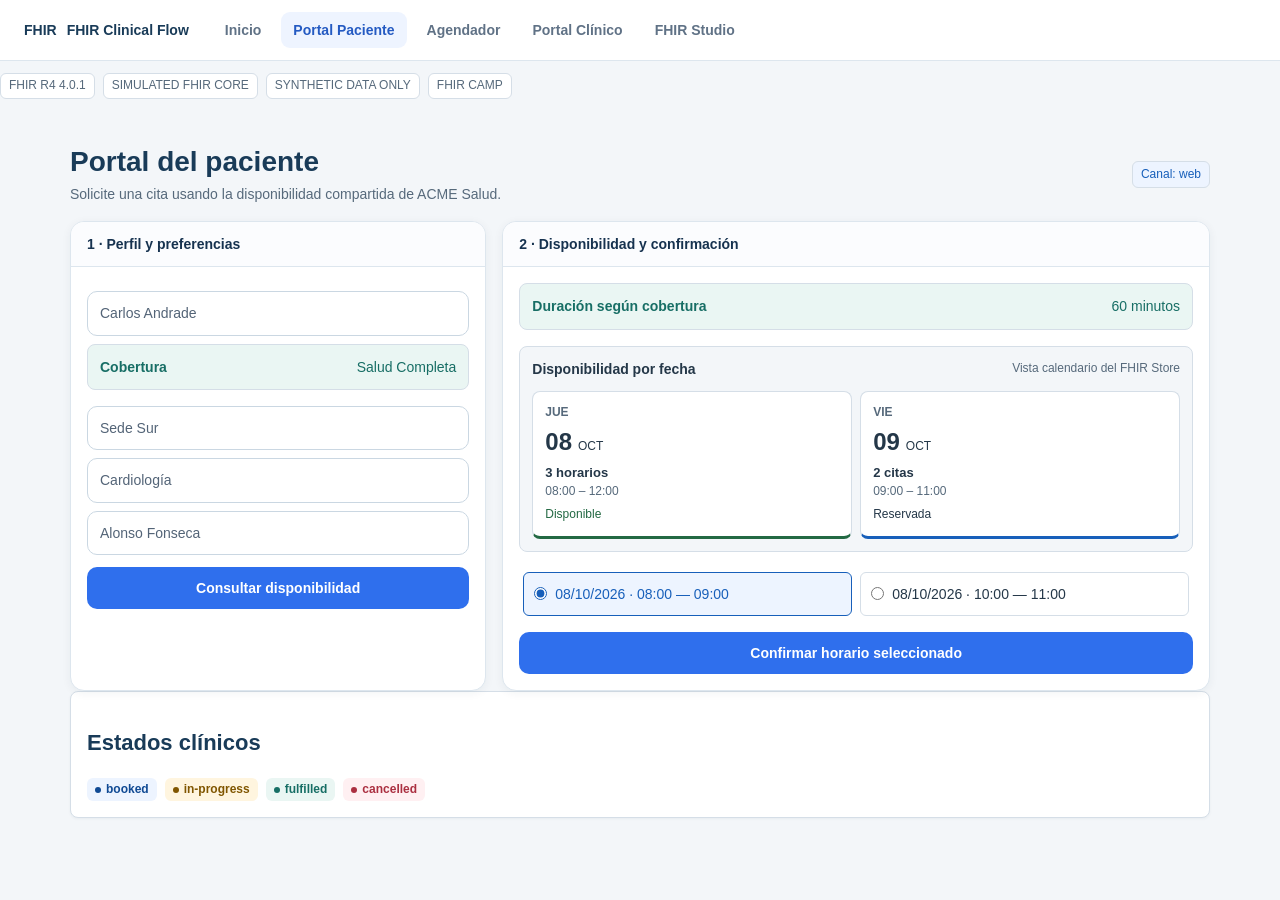
==== docs/clinical-ui-preview.html @ 3923cfe6 "Completa el prototipo y renueva la portada con capturas de FHIR TEAM" ====
<!doctype html><html lang="es"><head><meta charset="utf-8"><meta name="viewport" content="width=device-width,initial-scale=1"><title>FHIR Clinical Flow · UI Preview</title><link rel="stylesheet" href="../www/app.css"><style>body{margin:0}.preview-nav{display:flex;align-items:center;gap:24px;padding:12px 24px;background:#fff;border-bottom:1px solid #dde6ee}.preview-tabs{display:flex;gap:8px}.preview-tabs span{padding:8px 12px;border-radius:9px;font-weight:650;color:#607286}.preview-tabs .active{background:#eef4ff;color:#245ac2}.preview-main{max-width:1180px;margin:auto;padding:10px 20px 40px}.preview-grid{display:grid;grid-template-columns:1fr 1.7fr;gap:16px}.preview-card{border:1px solid #dde6ee;border-radius:14px;background:#fff;box-shadow:0 2px 10px rgba(21,48,76,.06);overflow:hidden}.preview-card h3{font-size:14px;margin:0;padding:14px 16px;background:#fbfcfe;border-bottom:1px solid #dde6ee;color:#16324f}.preview-body{padding:16px}.fake-input{border:1px solid #cad7e2;border-radius:10px;padding:11px 12px;margin:8px 0;color:#536477;background:#fff}.fake-button{background:#2f6fed;color:#fff;border-radius:10px;padding:11px 14px;text-align:center;font-weight:700;margin-top:12px}</style></head><body>
<div class="preview-nav"><div class="brand"><span class="brand-mark">FHIR</span><span>FHIR Clinical Flow</span></div><div class="preview-tabs"><span>Inicio</span><span class="active">Portal Paciente</span><span>Agendador</span><span>Portal Clínico</span><span>FHIR Studio</span></div></div>
<div class="demo-strip"><span>FHIR R4 4.0.1</span><span>SIMULATED FHIR CORE</span><span>SYNTHETIC DATA ONLY</span><span>FHIR CAMP</span></div>
<div class="preview-main">
<div class="page-heading"><div><h2>Portal del paciente</h2><p>Solicite una cita usando la disponibilidad compartida de ACME Salud.</p></div><span class="context-pill">Canal: web</span></div>
<div class="preview-grid">
<div class="preview-card"><h3>1 · Perfil y preferencias</h3><div class="preview-body"><div class="fake-input">Carlos Andrade</div><div class="coverage-box"><strong>Cobertura</strong><span>Salud Completa</span></div><div class="fake-input">Sede Sur</div><div class="fake-input">Cardiología</div><div class="fake-input">Alonso Fonseca</div><div class="fake-button">Consultar disponibilidad</div></div></div>
<div class="preview-card"><h3>2 · Disponibilidad y confirmación</h3><div class="preview-body"><div class="coverage-box"><strong>Duración según cobertura</strong><span>60 minutos</span></div><div class="calendar-shell"><div class="calendar-shell-header"><div class="calendar-shell-title">Disponibilidad por fecha</div><div class="calendar-shell-sub">Vista calendario del FHIR Store</div></div><div class="mini-calendar"><div class="calendar-day available"><div class="calendar-weekday">JUE</div><div class="calendar-date"><span class="day-num">08</span><span class="month">OCT</span></div><div class="calendar-count">3 horarios</div><div class="calendar-range">08:00 – 12:00</div><div class="calendar-status-line"><span class="calendar-dot-label free">Disponible</span></div></div><div class="calendar-day booked"><div class="calendar-weekday">VIE</div><div class="calendar-date"><span class="day-num">09</span><span class="month">OCT</span></div><div class="calendar-count">2 citas</div><div class="calendar-range">09:00 – 11:00</div><div class="calendar-status-line"><span class="calendar-dot-label booked">Reservada</span></div></div></div></div><div class="slot-selector"><div class="shiny-options-group"><div class="radio"><label><input type="radio" checked> 08/10/2026 · 08:00 — 09:00</label></div><div class="radio"><label><input type="radio"> 08/10/2026 · 10:00 — 11:00</label></div></div></div><div class="fake-button">Confirmar horario seleccionado</div></div></div>
</div>
<div class="section-shell"><h3>Estados clínicos</h3><div style="display:flex;gap:8px;flex-wrap:wrap"><span class="status-chip status-booked">booked</span><span class="status-chip status-in-progress">in-progress</span><span class="status-chip status-fulfilled">fulfilled</span><span class="status-chip status-cancelled">cancelled</span></div></div>
</div></body></html>
---- www/app.css ----
/* FHIR Clinical Flow — shared desktop design system. No data or business rules. */
/* 1. Tokens */
:root {
  --color-brand:#175fba; --color-brand-hover:#104a94; --color-brand-subtle:#edf4ff;
  --color-navy:#193b58; --color-teal:#176e65; --color-teal-subtle:#eaf6f3;
  --color-surface:#fff; --color-surface-alt:#f3f6f9; --color-border:#d5dee7;
  --color-text:#243748; --color-text-muted:#56697b;
  --color-success:#236943; --color-success-subtle:#edf7f0;
  --color-warning:#805600; --color-warning-subtle:#fff5df;
  --color-danger:#ab3041; --color-danger-subtle:#fff0f2; --color-info:var(--color-brand);
  --color-code:#152738; --color-code-text:#e0eaf3;
  --radius-sm:6px; --radius-md:8px; --radius-lg:12px;
  --shadow-sm:0 1px 3px rgba(25,59,88,.05); --shadow-md:0 4px 14px rgba(25,59,88,.08);
  --space-1:4px; --space-2:8px; --space-3:12px; --space-4:16px; --space-5:24px; --space-6:32px;
}
/* 2. Base and intrinsic sizing */
*,*::before,*::after {box-sizing:border-box}
html,body {background:var(--color-surface-alt);color:var(--color-text)}
body {font-family:"Segoe UI",Inter,Arial,sans-serif;font-size:14px;line-height:1.45}
h1,h2,h3,h4 {color:var(--color-navy);font-weight:650;line-height:1.2}
h1 {font-size:32px} h2 {font-size:28px} h3 {font-size:22px} h4 {font-size:18px}
p,code,strong,small,label {overflow-wrap:anywhere}
small,.small {font-size:12px}
pre,code {font-family:Consolas,"Liberation Mono",monospace;font-size:13px}
pre {max-width:100%;overflow:auto}
a {color:var(--color-brand)}
:focus-visible {outline:3px solid var(--color-brand);outline-offset:3px}
:is(.tab-content,.tab-pane,.card,.card-body,.bslib-grid,.shiny-html-output,.html-widget,.responsive-grid)>* {min-width:0}
:is(.tab-content,.tab-pane,.card,.card-body,.bslib-grid,.shiny-html-output,.html-widget) {min-width:0;max-width:100%}
/* 3. Document shell and shared grids: height follows content, scrolling stays local. */
body>.container-fluid {width:100%;max-width:1600px;margin-inline:auto;padding:0 clamp(16px,2vw,32px) 24px}
.responsive-grid {display:grid;gap:var(--space-4);align-items:start}
.booking-layout {grid-template-columns:minmax(280px,1fr) minmax(0,2fr)}
.request-layout {grid-template-columns:minmax(280px,5fr) minmax(0,7fr)}
.inspector-layout {grid-template-columns:minmax(0,1fr) minmax(280px,320px)}
.form-layout {grid-template-columns:repeat(2,minmax(0,1fr))}
.page-heading {display:flex;align-items:center;justify-content:space-between;flex-wrap:wrap;gap:16px;margin:24px 0 16px}
.page-heading h2 {margin:0 0 6px}.page-heading p {margin:0;color:var(--color-text-muted);max-width:780px}
.page-kicker,.eyebrow {font-size:12px;letter-spacing:.06em;font-weight:650;color:var(--color-brand);margin-bottom:6px}
.page-actions,.review-actions,.clinical-action-row {display:flex;flex-wrap:wrap;align-items:center;gap:8px}
.page-actions {margin-left:auto}.clinical-action-row {justify-content:flex-end;margin:16px 0}
.app-footer {padding:16px 0;margin-top:24px;border-top:1px solid var(--color-border);color:var(--color-text-muted);font-size:12px}
/* 4. Navigation */
.navbar {background:var(--color-surface);border-bottom:1px solid var(--color-border);min-height:64px;padding:8px 16px}
.navbar>.container-fluid {max-width:1600px;gap:12px}
.navbar-brand {font-size:16px;margin-right:16px;white-space:normal}
.brand {display:flex;align-items:center;gap:10px;color:var(--color-navy);font-weight:650}
.brand-logo {display:block;height:40px;width:auto;flex:none;object-fit:contain}
.navbar .nav-link {font-size:14px;font-weight:600;color:var(--color-text-muted);padding:10px;border-radius:6px;white-space:nowrap}
.navbar .nav-link:hover,.nav-tabs .nav-link:hover {background:var(--color-surface-alt);color:var(--color-brand)}
.navbar .nav-link.active {color:var(--color-brand-hover);background:var(--color-brand-subtle)}
.demo-strip {display:flex;flex-wrap:wrap;gap:8px;padding:12px 0;color:var(--color-text-muted);font-size:12px}
.demo-strip span {padding:3px 8px;border:1px solid var(--color-border);border-radius:6px;background:var(--color-surface)}
.nav-tabs {gap:4px;padding:8px 8px 0;border-bottom:1px solid var(--color-border);flex-wrap:wrap;background:var(--color-surface-alt)}
.nav-tabs .nav-link {font-size:13px;color:var(--color-text-muted);border:0;border-radius:6px 6px 0 0;padding:10px}
.nav-tabs .nav-link.active {color:var(--color-brand);background:var(--color-surface);box-shadow:inset 0 -2px var(--color-brand)}
/* 5. Forms and buttons */
.shiny-input-container:not(.shiny-input-container-inline) {width:100%;max-width:100%}
.form-label,.control-label {font-size:13px;font-weight:600;margin-bottom:6px;color:var(--color-text)}
.form-control,.form-select,.selectize-input {min-height:40px;border:1px solid var(--color-border);border-radius:6px;background:var(--color-surface);color:var(--color-text);box-shadow:none;font-size:14px}
.form-control:focus,.form-select:focus,.selectize-input.focus {border-color:var(--color-brand);box-shadow:0 0 0 3px rgba(23,95,186,.12)}
.selectize-control,.selectize-input {max-width:100%;min-width:0}.selectize-input .item {overflow-wrap:anywhere;max-width:100%}
.selectize-dropdown {z-index:1100}.selectize-dropdown .option {white-space:normal;overflow-wrap:anywhere}
textarea.form-control {min-height:92px;resize:vertical}
.btn {font-size:14px;font-weight:600;border-radius:6px;padding:9px 12px;white-space:normal;transition:background-color 150ms,border-color 150ms}
.btn-primary {--bs-btn-bg:var(--color-brand);--bs-btn-border-color:var(--color-brand);--bs-btn-hover-bg:var(--color-brand-hover);--bs-btn-hover-border-color:var(--color-brand-hover)}
.btn-outline-primary {--bs-btn-color:var(--color-brand);--bs-btn-border-color:var(--color-brand);--bs-btn-hover-bg:var(--color-brand-subtle);--bs-btn-hover-color:var(--color-brand)}
.btn-danger {--bs-btn-bg:var(--color-danger);--bs-btn-border-color:var(--color-danger)}
.btn-success {--bs-btn-bg:var(--color-success);--bs-btn-border-color:var(--color-success)}
.btn-default:not(.btn-primary):not(.btn-danger):not(.btn-success):not(.btn-outline-primary),.btn-outline-secondary {background:var(--color-surface);color:var(--color-text);border-color:var(--color-border)}
.btn.btn-primary {background:var(--color-brand);border-color:var(--color-brand);color:var(--color-surface)}
.btn.btn-primary:hover {background:var(--color-brand-hover)}
.btn.btn-danger {background:var(--color-danger);border-color:var(--color-danger);color:var(--color-surface)}
.btn.btn-success {background:var(--color-success);border-color:var(--color-success);color:var(--color-surface)}
.btn:disabled {opacity:.55;cursor:not-allowed}
/* 6. Surfaces and shared content */
.card,.section-shell,.workflow-panel,.booking-filter-panel,.booking-results-panel,.appointments-panel,.clinical-side-panel,.clinical-main-panel,.timeline-panel,.agenda-table-panel,.appointment-inspector {
  background:var(--color-surface);border:1px solid var(--color-border);border-radius:var(--radius-md);box-shadow:var(--shadow-sm);min-width:0;
}
.card {overflow:visible}.card-header {background:var(--color-surface-alt);border-color:var(--color-border);font-weight:600}
.card-body,.section-shell,.workflow-panel,.booking-filter-panel,.booking-results-panel,.appointments-panel,.clinical-side-panel,.clinical-main-panel,.timeline-panel,.agenda-table-panel,.appointment-inspector {padding:16px}
.card-body {overflow:visible}.appointments-panel,.timeline-panel {margin-top:16px}
.panel-heading-inline,.section-title-row,.section-divider-label,.calendar-shell-header,.agenda-toolbar,.proposal-header {display:flex;align-items:center;justify-content:space-between;flex-wrap:wrap;gap:8px;margin-bottom:12px}
.panel-heading-inline {border-bottom:1px solid var(--color-border);padding-bottom:12px}
.panel-heading-inline strong,.panel-heading-inline small {display:block}.panel-heading-inline strong {font-size:16px}.panel-heading-inline small {color:var(--color-text-muted);margin-top:4px}
.form-section-label,.workflow-panel-title,.inspector-title,.kpi-panel-title {font-weight:600;font-size:13px;color:var(--color-text-muted);margin-bottom:12px}
.form-section-label {margin-top:16px}.section-divider-label {margin-top:24px}.section-divider-label small {color:var(--color-text-muted)}
.coverage-box,.muted-box,.empty-state,.detail-list,.architecture-note,.ai-safety-banner {padding:12px;border:1px solid var(--color-border);border-radius:8px;background:var(--color-surface-alt);margin-bottom:16px}
.coverage-box {display:flex;flex-wrap:wrap;justify-content:space-between;gap:8px;background:var(--color-teal-subtle);color:var(--color-teal)}
.empty-state {border-style:dashed;color:var(--color-text-muted)}.detail-list {display:grid;gap:8px}
.context-pill,.technical-tag,.hero-badge {display:inline-flex;max-width:100%;overflow-wrap:anywhere;border:1px solid var(--color-border);background:var(--color-surface-alt);border-radius:6px;padding:4px 8px;font-size:12px;color:var(--color-text-muted)}
.context-pill.live {background:var(--color-success-subtle);color:var(--color-success)}
.technical-tag {font-family:Consolas,monospace}.context-pill,.hero-badge.primary {background:var(--color-brand-subtle);color:var(--color-brand)}
.inspector-separator {border-top:1px solid var(--color-border);margin:16px 0}
/* 7. Semantic states shared by every module */
.status-chip {display:inline-flex;align-items:center;gap:5px;padding:3px 8px;border-radius:6px;font-size:12px;font-weight:600;line-height:1.4;max-width:100%;overflow-wrap:anywhere}
.status-chip::before {content:"";width:6px;height:6px;border-radius:50%;background:currentColor;flex:none}
.status-booked,.status-planned,.status-busy {background:var(--color-brand-subtle);color:var(--color-brand-hover)}
.status-free,.status-accepted,.status-finished,.status-active {background:var(--color-success-subtle);color:var(--color-success)}
.status-in-progress,.status-tentative {background:var(--color-warning-subtle);color:var(--color-warning)}
.status-fulfilled {background:var(--color-teal-subtle);color:var(--color-teal)}
.status-cancelled,.status-declined,.status-entered-in-error {background:var(--color-danger-subtle);color:var(--color-danger)}
.status-default,.status-noshow {background:var(--color-surface-alt);color:var(--color-text-muted)}
/* 8. Home */
.hero {margin:16px 0;padding:24px;border:1px solid var(--color-border);border-radius:12px;background:var(--color-surface)}
.hero-grid {display:grid;grid-template-columns:minmax(0,1.1fr) minmax(0,.9fr);gap:32px;align-items:center}
.hero h1 {font-size:32px;margin:8px 0 16px}.hero-sub {font-size:17px}.hero-copy {color:var(--color-text-muted)}
.hero-badges {display:flex;flex-wrap:wrap;gap:8px;margin-top:16px}
.hero-clinical-card {background:var(--color-surface-alt);padding:16px;border:1px solid var(--color-border);border-radius:8px}
.hero-clinical-card-top {display:flex;flex-wrap:wrap;gap:8px;justify-content:space-between;margin-bottom:12px}
.hero-path-step {display:flex;align-items:center;gap:12px;padding:10px 0}.hero-path-step strong,.hero-path-step small {display:block}
.hero-path-step small {color:var(--color-text-muted)}
.hero-path-index,.workflow-number,.metric-icon,.patient-avatar,.confirmation-icon,.availability-summary-icon {display:inline-flex;align-items:center;justify-content:center;flex:none;width:36px;height:36px;border-radius:8px;background:var(--color-brand-subtle);color:var(--color-brand);font-weight:650;font-size:13px}
.hero-path-connector {height:8px;border-left:1px solid var(--color-border);margin-left:18px}
.metric-grid {display:grid;grid-template-columns:repeat(4,minmax(0,1fr));gap:16px;margin:16px 0}
.metric-card {display:flex;align-items:center;gap:12px;padding:16px;border:1px solid var(--color-border);background:var(--color-surface);border-radius:8px}
.metric-card>div {min-width:0}.metric-label {display:block;color:var(--color-text-muted);font-size:13px}.metric-card .shiny-text-output {font-size:24px;font-weight:650}
.home-pro-grid {display:grid;grid-template-columns:minmax(0,1.5fr) minmax(0,1fr);gap:16px}
.arch-flow {display:flex;align-items:center;flex-wrap:wrap;gap:8px;margin:16px 0}.arch-node {padding:10px;border:1px solid var(--color-border);border-radius:6px}.arch-node.emphasis {background:var(--color-brand-subtle);color:var(--color-brand)}
.principle {padding:12px;background:var(--color-surface-alt);border-radius:6px;font-weight:600}
.proof-list {display:grid;gap:12px}.proof-item {display:flex;gap:10px}.proof-item>span {color:var(--color-success)}.proof-item strong,.proof-item small {display:block}.proof-item small {color:var(--color-text-muted)}
/* 9. Patient booking */
.booking-stepper {display:flex;flex-wrap:wrap;align-items:center;gap:12px;padding:16px;background:var(--color-surface);border:1px solid var(--color-border);border-radius:8px;margin-bottom:16px}
.booking-step {display:flex;align-items:center;gap:8px;flex:1;min-width:150px}.booking-step>span {display:grid;place-items:center;width:28px;height:28px;flex:none;background:var(--color-surface-alt);border-radius:50%;color:var(--color-text-muted)}
.booking-step strong,.booking-step small {display:block}.booking-step small {color:var(--color-text-muted)}.booking-step.active>span {background:var(--color-brand-subtle);color:var(--color-brand)}
.booking-step-line {height:1px;width:24px;background:var(--color-border)}
.workflow-header {display:flex;flex-wrap:wrap;align-items:center;gap:12px;margin-bottom:16px;padding:12px;background:var(--color-surface-alt);border-radius:8px}.workflow-header strong,.workflow-header span {display:block}.workflow-line {flex:1}
.availability-summary,.confirmation-pro {display:flex;align-items:flex-start;gap:12px;padding:12px;border:1px solid var(--color-border);border-radius:8px;margin:12px 0;background:var(--color-success-subtle);color:var(--color-success)}
.availability-summary strong,.availability-summary span {display:block}.confirmation h4 {font-size:18px}.confirmation p {margin:0}
.calendar-shell {background:var(--color-surface-alt);border:1px solid var(--color-border);border-radius:8px;padding:12px;margin-bottom:16px}
.calendar-shell-title {font-weight:600}.calendar-shell-sub,.calendar-range {color:var(--color-text-muted);font-size:12px}
.mini-calendar {display:grid;grid-template-columns:repeat(auto-fit,minmax(min(150px,100%),1fr));gap:8px}
.calendar-day {background:var(--color-surface);padding:12px;border:1px solid var(--color-border);border-bottom:3px solid var(--color-brand);border-radius:8px;min-width:0}
.calendar-day.available {border-bottom-color:var(--color-success)}.calendar-day.mixed {border-bottom-color:var(--color-teal)}
.calendar-weekday {font-size:12px;color:var(--color-text-muted);font-weight:600}.calendar-date {display:flex;align-items:baseline;gap:6px;margin:4px 0}.day-num {font-size:24px;font-weight:650}.month {font-size:12px}.calendar-count {font-weight:600;font-size:13px}
.calendar-status-line {display:flex;flex-wrap:wrap;gap:6px;margin-top:6px}.calendar-dot-label {font-size:12px}.calendar-dot-label.free {color:var(--color-success)}
.slot-selector .shiny-options-group {display:grid;grid-template-columns:repeat(auto-fit,minmax(min(170px,100%),1fr));gap:8px;max-height:400px;overflow:auto;padding:4px}
.slot-selector .radio {margin:0}.slot-selector .radio label {display:flex;align-items:center;gap:8px;min-height:44px;padding:10px;border:1px solid var(--color-border);border-radius:6px;cursor:pointer;width:100%}
.slot-selector input[type=radio] {position:static;margin:0;flex:none;accent-color:var(--color-brand)}
.slot-selector label:hover {background:var(--color-surface-alt)}.slot-selector label:has(input:checked) {border-color:var(--color-brand);background:var(--color-brand-subtle);color:var(--color-brand)}
.slot-selector label:has(input:disabled) {opacity:.55;cursor:not-allowed}.slot-selector label:has(input:focus-visible) {outline:2px solid var(--color-brand);outline-offset:2px}
/* 10. Scheduler */
.kpi-panel {margin-bottom:16px}.kpi-strip {display:grid;grid-template-columns:repeat(6,minmax(0,1fr));gap:8px}
.kpi-item {padding:12px;border:1px solid var(--color-border);border-left:3px solid var(--color-navy);border-radius:8px;background:var(--color-surface)}
.kpi-value {display:block;font-size:24px;font-weight:650;line-height:1.2}.kpi-label {display:block;font-size:13px;color:var(--color-text-muted);margin-top:4px}
.tone-blue {border-left-color:var(--color-brand)}.tone-teal {border-left-color:var(--color-teal)}.tone-amber {border-left-color:var(--color-warning)}.tone-red {border-left-color:var(--color-danger)}
.appointment-inspector {align-self:start}.inspector-empty,.encounter-empty {padding:16px;text-align:center;color:var(--color-text-muted)}
.inspector-empty strong,.inspector-empty span,.encounter-empty strong,.encounter-empty span {display:block}
.appointment-profile {display:grid;grid-template-columns:auto minmax(0,1fr);gap:12px;align-items:center}
.appointment-profile-main strong,.appointment-profile-main span {display:block}.appointment-profile-main span {color:var(--color-text-muted);font-size:13px}
.appointment-profile>.status-chip {grid-column:1/-1;justify-self:start}.appointment-facts {grid-column:1/-1;display:grid;grid-template-columns:repeat(2,minmax(0,1fr));gap:8px}
.appointment-facts>div {padding:8px;background:var(--color-surface-alt);border-radius:6px}.appointment-facts span {display:block;font-size:12px;color:var(--color-text-muted)}.appointment-facts strong,.appointment-facts code {display:block;font-size:13px}
/* 11. Time board: genuine coordinate layout, contained scrolling and lane widths. */
.week-calendar-shell {border:1px solid var(--color-border);border-radius:8px;background:var(--color-surface);margin-bottom:16px;min-width:0}
.week-calendar-toolbar {display:flex;flex-wrap:wrap;align-items:center;justify-content:space-between;gap:12px;padding:12px 16px;border-bottom:1px solid var(--color-border)}
.week-calendar-title {font-size:16px;font-weight:600}.week-calendar-range {font-size:12px;color:var(--color-text-muted)}
.week-calendar-legend {display:flex;flex-wrap:wrap;gap:12px}.legend-dot {display:inline-flex;align-items:center;gap:5px;font-size:12px}
.legend-dot::before {content:"";width:7px;height:7px;border-radius:2px;background:var(--color-brand)}.legend-dot.active::before {background:var(--color-warning)}.legend-dot.done::before {background:var(--color-teal)}.legend-dot.cancelled::before {background:var(--color-danger)}
.week-calendar-scroll {max-height:clamp(320px,58vh,620px);overflow:auto;overscroll-behavior:contain;scrollbar-gutter:stable;border-radius:0 0 8px 8px}
.week-calendar-board {display:grid;--day-width:180px;grid-template-columns:60px var(--day-tracks);width:100%;min-width:0}
.week-time-wrap {position:sticky;left:0;z-index:4;background:var(--color-surface-alt);border-right:1px solid var(--color-border)}
.week-time-header,.week-day-header {height:64px;position:sticky;top:0;background:var(--color-surface-alt);border-bottom:1px solid var(--color-border);z-index:3}
.week-time-header {display:grid;place-items:center;font-size:12px}.week-time-rail {position:relative}.week-time-label {position:absolute;left:0;right:0;text-align:center;font-size:12px;color:var(--color-text-muted);font-variant-numeric:tabular-nums}
.week-day-wrap {border-right:1px solid var(--color-border)}.week-day-header {display:flex;flex-wrap:wrap;align-content:center;gap:4px;padding:8px 12px}.week-day-header.is-today {background:var(--color-brand-subtle)}
.week-day-name,.week-day-month {font-size:12px}.week-day-number {font-size:18px;font-weight:650;line-height:1}.week-day-count {flex-basis:100%;font-size:12px;color:var(--color-text-muted)}
.week-day-column {position:relative;background:repeating-linear-gradient(to bottom,var(--color-surface) 0,var(--color-surface) calc(var(--hour-height) - 1px),var(--color-border) calc(var(--hour-height) - 1px),var(--color-border) var(--hour-height))}
.week-event {position:absolute;border:1px solid var(--color-border);border-left:3px solid var(--color-brand);border-radius:6px;background:var(--color-brand-subtle);padding:4px 6px;overflow:hidden;font-size:12px;line-height:18px}
.week-event:hover,.week-event:focus-visible {border-color:var(--color-brand);box-shadow:var(--shadow-sm)}
.week-event-time {font-weight:600;font-variant-numeric:tabular-nums}.week-event-patient {font-weight:650}.week-event-service,.week-event-meta {color:var(--color-text-muted)}
.week-event>div {white-space:nowrap;overflow:hidden;text-overflow:ellipsis}
.event-in-progress {background:var(--color-warning-subtle);border-left-color:var(--color-warning)}
.event-fulfilled,.event-finished {background:var(--color-teal-subtle);border-left-color:var(--color-teal)}
.event-cancelled,.event-declined {background:var(--color-danger-subtle);border-left-color:var(--color-danger)}
/* 12. Clinical workspace */
.clinical-command-grid {display:grid;grid-template-columns:minmax(300px,.38fr) minmax(0,.62fr);gap:16px}
.vitals-grid {margin-bottom:16px;display:grid;grid-template-columns:repeat(auto-fit,minmax(min(180px,100%),1fr));gap:12px}
.vital-input {padding:12px;background:var(--color-surface-alt);border:1px solid var(--color-border);border-radius:8px}.vital-icon {display:block;font-size:12px;font-weight:600;color:var(--color-text-muted);margin-bottom:4px}
.encounter-patient-card {display:flex;flex-wrap:wrap;align-items:center;gap:12px;padding:12px;background:var(--color-brand-subtle);border-radius:8px}.encounter-patient-main {flex:1;min-width:160px}.encounter-patient-main strong,.encounter-label,.encounter-status code {display:block}.encounter-label {font-size:12px;color:var(--color-text-muted)}
.timeline-pro {display:grid;grid-template-columns:repeat(auto-fit,minmax(min(245px,100%),1fr));gap:12px}.timeline-item {padding:0 0 12px 12px;border-left:2px solid var(--color-border)}
.timeline-card {padding:12px;background:var(--color-surface-alt);border-radius:6px}.timeline-card-top,.timeline-meta {display:flex;flex-wrap:wrap;justify-content:space-between;gap:6px}.timeline-type,.timeline-meta {font-size:12px;color:var(--color-text-muted)}
.transaction-empty {padding:12px;color:var(--color-text-muted)}.proposal-box {margin-top:16px}.proposal-header {padding:12px;background:var(--color-surface-alt)}.review-state {color:var(--color-warning);font-size:12px}
/* 13. Technical workbench and tables */
.studio-command-strip {display:grid;grid-template-columns:repeat(4,minmax(0,1fr));gap:12px;margin-bottom:16px}
.studio-command-strip>div {display:grid;grid-template-columns:auto minmax(0,1fr);column-gap:10px;padding:12px;background:var(--color-surface);border:1px solid var(--color-border);border-radius:8px}.studio-command-strip>div>span {grid-row:1/3;color:var(--color-brand);font-weight:600}.studio-command-strip small {color:var(--color-text-muted)}
.studio-code-panel {background:var(--color-code);border-radius:8px;overflow:hidden}.studio-code-header {display:flex;flex-wrap:wrap;justify-content:space-between;gap:8px;padding:12px;color:var(--color-code-text)}
.json-view {background:var(--color-code);color:var(--color-code-text);border:0;border-radius:8px;padding:16px;max-height:55vh;overflow:auto;font-size:13px;white-space:pre;tab-size:2}.json-view.compact {max-height:260px}.studio-code-panel .json-view {margin:0}
.json-toolbar {display:flex;flex-wrap:wrap;gap:8px;margin:12px 0}
.architecture-comparison {display:grid;grid-template-columns:minmax(0,1fr) auto minmax(0,1fr);gap:16px}.architecture-card {padding:16px;background:var(--color-surface-alt);border-radius:8px}.architecture-card-label {font-size:12px;color:var(--color-text-muted)}.architecture-evolve {align-self:center}.architecture-evolve small {display:block}.architecture-note {margin-top:16px}
.history-grid details {padding:12px;border:1px solid var(--color-border);border-radius:8px;margin-bottom:12px}.history-grid summary {cursor:pointer;font-weight:600}
.ref-graph {display:grid;gap:12px;padding:16px;overflow:auto}.graph-edge {display:flex;flex-wrap:wrap;gap:8px}.graph-center {padding:12px;background:var(--color-brand-subtle);border-radius:6px}
.ai-output {white-space:pre-wrap;padding:16px;border:1px solid var(--color-border);border-radius:8px;margin:16px 0;background:var(--color-surface-alt)}.source-list {display:flex;flex-wrap:wrap;gap:8px}.ai-safety-banner {color:var(--color-teal);background:var(--color-teal-subtle)}
.datatables {width:100%;max-width:100%;overflow-x:auto}.dataTables_wrapper {width:100%;font-size:13px;min-width:0}.dataTables_scroll {max-width:100%}.dataTables_scrollBody {overscroll-behavior-x:contain}
.table.dataTable {width:100%;font-size:13px}.dataTable thead th {background:var(--color-surface-alt);color:var(--color-text-muted);font-weight:600}.dataTable tbody td {padding:8px;vertical-align:middle;white-space:nowrap}.dataTable tbody tr:hover {background:var(--color-brand-subtle)}
.dataTables_wrapper .dataTables_info,.dataTables_wrapper .dataTables_paginate {font-size:12px;margin-top:8px}.dataTables_filter input {max-width:180px}.dataTables_wrapper input {min-width:0}
/* 14. Explicit institutional desktop breakpoints */
@media(min-width:1600px) {.week-calendar-board {--day-width:180px;grid-template-columns:60px var(--day-tracks)}}
@media(min-width:1200px) and (max-width:1599.98px) {.week-calendar-board {--day-width:calc((100% - 60px)/5)}.hero-grid {gap:24px}}
@media(min-width:992px) and (max-width:1199.98px) {
  .inspector-layout,.clinical-command-grid {grid-template-columns:1fr}.navbar>.container-fluid {flex-wrap:wrap}.navbar-brand {flex-basis:100%}.navbar-collapse {width:100%}
  .week-calendar-board {--day-width:185px}.home-pro-grid {grid-template-columns:1fr}
}
@media(min-width:768px) and (max-width:991.98px) {
  .booking-layout,.request-layout,.inspector-layout,.clinical-command-grid,.hero-grid,.home-pro-grid {grid-template-columns:1fr}
  .kpi-strip {grid-template-columns:repeat(3,minmax(0,1fr))}.metric-grid,.studio-command-strip {grid-template-columns:repeat(2,minmax(0,1fr))}.booking-step-line {display:none}
}
@media(max-width:767.98px) {
  .responsive-grid,.clinical-command-grid,.hero-grid,.home-pro-grid,.architecture-comparison {grid-template-columns:1fr}.hero {padding:16px}.hero h1,.page-heading h2 {font-size:28px}
  .kpi-strip,.metric-grid,.studio-command-strip {grid-template-columns:repeat(2,minmax(0,1fr))}.booking-step-line {display:none}.page-actions {margin-left:0}.week-calendar-legend {gap:8px}.architecture-evolve {display:none}
}
@media(prefers-reduced-motion:reduce) {*,*::before,*::after {transition:none;scroll-behavior:auto}}
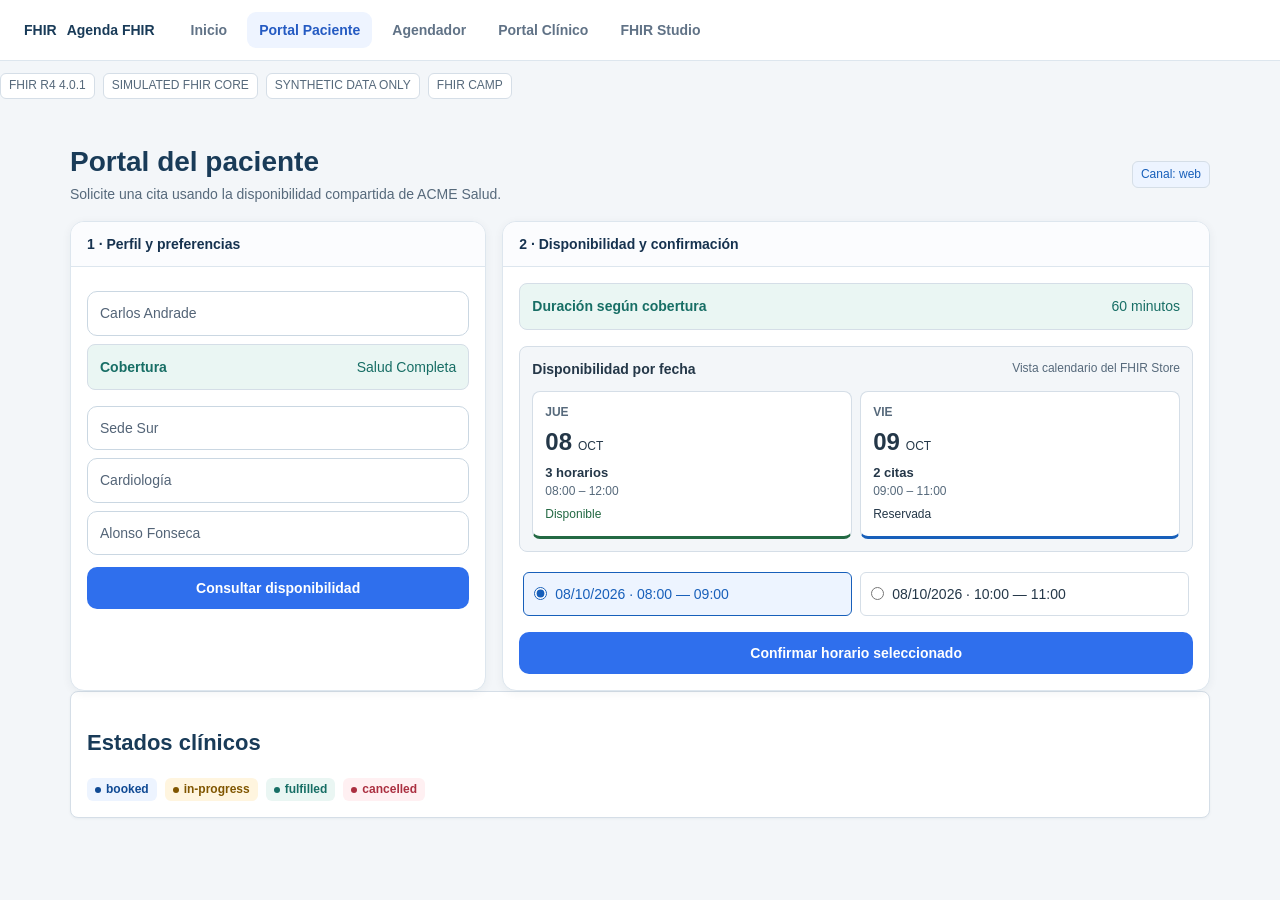
==== commit 06e74641: "Renombra el proyecto: fhir-clinical-flow.Rproj → agenda-fhir-r.Rproj y 'FHIR Clinical Flow' → 'Agend" ====
--- a/docs/clinical-ui-preview.html
+++ b/docs/clinical-ui-preview.html
@@ -1,5 +1,5 @@
-<!doctype html><html lang="es"><head><meta charset="utf-8"><meta name="viewport" content="width=device-width,initial-scale=1"><title>FHIR Clinical Flow · UI Preview</title><link rel="stylesheet" href="../www/app.css"><style>body{margin:0}.preview-nav{display:flex;align-items:center;gap:24px;padding:12px 24px;background:#fff;border-bottom:1px solid #dde6ee}.preview-tabs{display:flex;gap:8px}.preview-tabs span{padding:8px 12px;border-radius:9px;font-weight:650;color:#607286}.preview-tabs .active{background:#eef4ff;color:#245ac2}.preview-main{max-width:1180px;margin:auto;padding:10px 20px 40px}.preview-grid{display:grid;grid-template-columns:1fr 1.7fr;gap:16px}.preview-card{border:1px solid #dde6ee;border-radius:14px;background:#fff;box-shadow:0 2px 10px rgba(21,48,76,.06);overflow:hidden}.preview-card h3{font-size:14px;margin:0;padding:14px 16px;background:#fbfcfe;border-bottom:1px solid #dde6ee;color:#16324f}.preview-body{padding:16px}.fake-input{border:1px solid #cad7e2;border-radius:10px;padding:11px 12px;margin:8px 0;color:#536477;background:#fff}.fake-button{background:#2f6fed;color:#fff;border-radius:10px;padding:11px 14px;text-align:center;font-weight:700;margin-top:12px}</style></head><body>
-<div class="preview-nav"><div class="brand"><span class="brand-mark">FHIR</span><span>FHIR Clinical Flow</span></div><div class="preview-tabs"><span>Inicio</span><span class="active">Portal Paciente</span><span>Agendador</span><span>Portal Clínico</span><span>FHIR Studio</span></div></div>
+<!doctype html><html lang="es"><head><meta charset="utf-8"><meta name="viewport" content="width=device-width,initial-scale=1"><title>Agenda FHIR · UI Preview</title><link rel="stylesheet" href="../www/app.css"><style>body{margin:0}.preview-nav{display:flex;align-items:center;gap:24px;padding:12px 24px;background:#fff;border-bottom:1px solid #dde6ee}.preview-tabs{display:flex;gap:8px}.preview-tabs span{padding:8px 12px;border-radius:9px;font-weight:650;color:#607286}.preview-tabs .active{background:#eef4ff;color:#245ac2}.preview-main{max-width:1180px;margin:auto;padding:10px 20px 40px}.preview-grid{display:grid;grid-template-columns:1fr 1.7fr;gap:16px}.preview-card{border:1px solid #dde6ee;border-radius:14px;background:#fff;box-shadow:0 2px 10px rgba(21,48,76,.06);overflow:hidden}.preview-card h3{font-size:14px;margin:0;padding:14px 16px;background:#fbfcfe;border-bottom:1px solid #dde6ee;color:#16324f}.preview-body{padding:16px}.fake-input{border:1px solid #cad7e2;border-radius:10px;padding:11px 12px;margin:8px 0;color:#536477;background:#fff}.fake-button{background:#2f6fed;color:#fff;border-radius:10px;padding:11px 14px;text-align:center;font-weight:700;margin-top:12px}</style></head><body>
+<div class="preview-nav"><div class="brand"><span class="brand-mark">FHIR</span><span>Agenda FHIR</span></div><div class="preview-tabs"><span>Inicio</span><span class="active">Portal Paciente</span><span>Agendador</span><span>Portal Clínico</span><span>FHIR Studio</span></div></div>
 <div class="demo-strip"><span>FHIR R4 4.0.1</span><span>SIMULATED FHIR CORE</span><span>SYNTHETIC DATA ONLY</span><span>FHIR CAMP</span></div>
 <div class="preview-main">
 <div class="page-heading"><div><h2>Portal del paciente</h2><p>Solicite una cita usando la disponibilidad compartida de ACME Salud.</p></div><span class="context-pill">Canal: web</span></div>
--- a/www/app.css
+++ b/www/app.css
@@ -1,4 +1,4 @@
-/* FHIR Clinical Flow — shared desktop design system. No data or business rules. */
+/* Agenda FHIR — shared desktop design system. No data or business rules. */
 /* 1. Tokens */
 :root {
   --color-brand:#175fba; --color-brand-hover:#104a94; --color-brand-subtle:#edf4ff;
